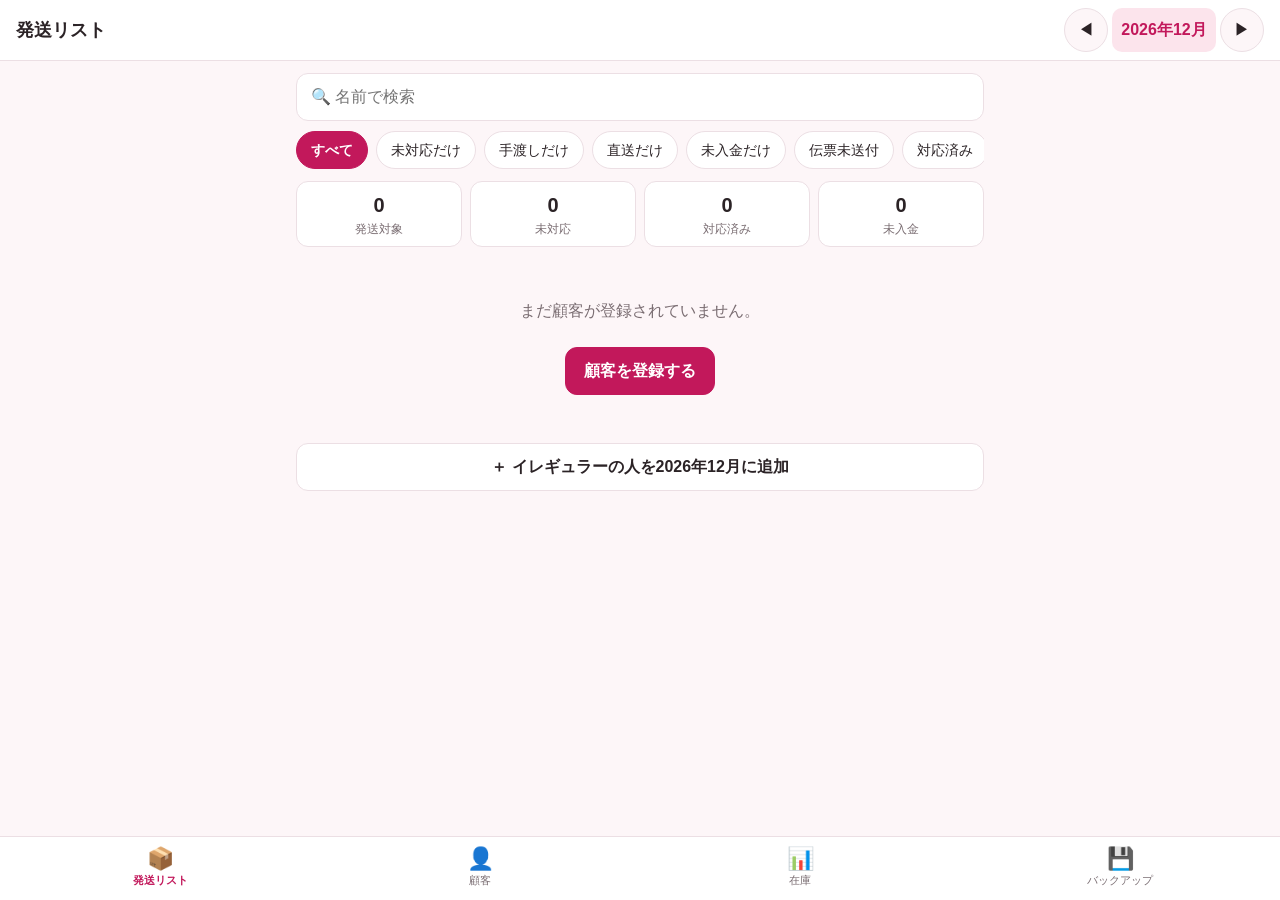
==== index.html @ 7990b096 "Add collagen customer & inventory management PWA - Customer registration (flavor/qty, monthly/bimont" ====
<!doctype html>
<html lang="ja">
<head>
  <meta charset="utf-8">
  <meta name="viewport" content="width=device-width, initial-scale=1, viewport-fit=cover">
  <meta name="theme-color" content="#c2185b">
  <meta name="apple-mobile-web-app-capable" content="yes">
  <meta name="mobile-web-app-capable" content="yes">
  <meta name="apple-mobile-web-app-status-bar-style" content="default">
  <meta name="apple-mobile-web-app-title" content="コラーゲン管理">
  <meta name="robots" content="noindex, nofollow">
  <title>コラーゲン管理</title>
  <link rel="manifest" href="manifest.webmanifest">
  <link rel="icon" href="icons/icon-192.png">
  <link rel="apple-touch-icon" href="icons/apple-touch-icon.png">
  <link rel="stylesheet" href="style.css">
</head>
<body>
  <header class="topbar">
    <h1 id="pageTitle">発送リスト</h1>
    <div class="month-switch" id="monthSwitch">
      <button type="button" class="icon-btn" id="prevMonth" aria-label="前の月">◀</button>
      <button type="button" class="month-label" id="monthLabel" aria-label="今月に戻る"></button>
      <button type="button" class="icon-btn" id="nextMonth" aria-label="次の月">▶</button>
    </div>
  </header>

  <div id="notices"></div>

  <main id="main"></main>

  <nav class="tabbar" id="tabbar">
    <button type="button" data-tab="list" class="active"><span class="ico">📦</span><span>発送リスト</span></button>
    <button type="button" data-tab="customers"><span class="ico">👤</span><span>顧客</span></button>
    <button type="button" data-tab="stock"><span class="ico">📊</span><span>在庫</span></button>
    <button type="button" data-tab="backup"><span class="ico">💾</span><span>バックアップ</span></button>
  </nav>

  <div class="sheet-backdrop" id="sheetBackdrop" hidden></div>
  <section class="sheet" id="sheet" hidden role="dialog" aria-modal="true">
    <div class="sheet-handle"></div>
    <div id="sheetBody"></div>
  </section>

  <div class="toast" id="toast" hidden></div>

  <script src="data.js"></script>
  <script src="app.js"></script>
</body>
</html>
---- style.css ----
/* =============================================================
   style.css … 見た目の設定（スマホ優先）
   ============================================================= */
:root {
  --bg: #fdf6f8;
  --card: #ffffff;
  --text: #2b2326;
  --muted: #7a6d72;
  --line: #ecdfe4;
  --primary: #c2185b;
  --primary-soft: #fce4ec;
  --zakuro: #c62828;
  --zakuro-soft: #ffebee;
  --yuzu: #b28704;
  --yuzu-soft: #fff8e1;
  --ok: #2e7d32;
  --ok-soft: #e8f5e9;
  --warn: #e65100;
  --warn-soft: #fff3e0;
  --danger: #c62828;
  --danger-soft: #ffebee;
  --gray-soft: #eeeeee;
  --tab-h: 64px;
  --radius: 14px;
  color-scheme: light;
}
@media (prefers-color-scheme: dark) {
  :root {
    --bg: #1b1618;
    --card: #262022;
    --text: #f3ecee;
    --muted: #b3a5aa;
    --line: #3b3134;
    --primary: #f06292;
    --primary-soft: #3d2330;
    --zakuro: #ef7070;
    --zakuro-soft: #3b2224;
    --yuzu: #f2c94c;
    --yuzu-soft: #38321c;
    --ok: #81c784;
    --ok-soft: #1f3321;
    --warn: #ffb74d;
    --warn-soft: #3a2a17;
    --danger: #ef7070;
    --danger-soft: #3b2224;
    --gray-soft: #333;
    color-scheme: dark;
  }
}

* { box-sizing: border-box; }
html, body { margin: 0; padding: 0; }
body {
  background: var(--bg);
  color: var(--text);
  font-family: -apple-system, BlinkMacSystemFont, "Hiragino Sans", "Hiragino Kaku Gothic ProN", "Noto Sans JP", "Yu Gothic", sans-serif;
  font-size: 16px;
  line-height: 1.5;
  -webkit-text-size-adjust: 100%;
  padding-bottom: calc(var(--tab-h) + env(safe-area-inset-bottom) + 16px);
}
button, input, select, textarea { font: inherit; color: inherit; }

/* ---------- 上部バー ---------- */
.topbar {
  position: sticky; top: 0; z-index: 10;
  display: flex; align-items: center; justify-content: space-between; gap: 8px;
  padding: calc(env(safe-area-inset-top) + 8px) 16px 8px;
  background: var(--card);
  border-bottom: 1px solid var(--line);
}
.topbar h1 { font-size: 18px; margin: 0; white-space: nowrap; }
.month-switch { display: flex; align-items: center; gap: 4px; }
.month-switch[hidden] { display: none; }
.icon-btn {
  width: 44px; height: 44px; border-radius: 50%;
  border: 1px solid var(--line); background: var(--bg); cursor: pointer;
}
.month-label {
  min-width: 104px; height: 44px; padding: 0 8px; border-radius: 10px;
  border: none; background: var(--primary-soft); color: var(--primary); font-weight: 700; cursor: pointer;
}

main { padding: 12px 16px; max-width: 720px; margin: 0 auto; }
#notices { max-width: 720px; margin: 0 auto; padding: 0 16px; }

/* ---------- 下部タブ ---------- */
.tabbar {
  position: fixed; left: 0; right: 0; bottom: 0; z-index: 20;
  display: grid; grid-template-columns: repeat(4, 1fr);
  height: calc(var(--tab-h) + env(safe-area-inset-bottom));
  padding-bottom: env(safe-area-inset-bottom);
  background: var(--card); border-top: 1px solid var(--line);
}
.tabbar button {
  border: none; background: none; cursor: pointer;
  display: flex; flex-direction: column; align-items: center; justify-content: center; gap: 2px;
  font-size: 11px; color: var(--muted);
}
.tabbar .ico { font-size: 22px; line-height: 1; }
.tabbar button.active { color: var(--primary); font-weight: 700; }

/* ---------- お知らせ ---------- */
.notice {
  margin-top: 12px; padding: 12px 14px; border-radius: var(--radius);
  display: flex; gap: 10px; align-items: flex-start; font-size: 14px;
}
.notice.warn { background: var(--warn-soft); color: var(--warn); }
.notice.danger { background: var(--danger-soft); color: var(--danger); }
.notice b { display: block; }
.notice .notice-body { flex: 1; }
.notice button { margin-top: 6px; }

/* ---------- 共通部品 ---------- */
.card {
  background: var(--card); border: 1px solid var(--line); border-radius: var(--radius);
  padding: 14px; margin-bottom: 12px;
}
.btn {
  display: inline-flex; align-items: center; justify-content: center; gap: 6px;
  min-height: 48px; padding: 0 18px; border-radius: 12px;
  border: 1px solid var(--line); background: var(--card); cursor: pointer; font-weight: 600;
}
.btn.primary { background: var(--primary); border-color: var(--primary); color: #fff; }
.btn.danger { color: var(--danger); border-color: var(--danger); background: transparent; }
.btn.small { min-height: 36px; padding: 0 12px; font-size: 14px; }
.btn.block { width: 100%; }
.btn-row { display: flex; gap: 8px; flex-wrap: wrap; }
.btn-row .btn { flex: 1; }

.search {
  width: 100%; height: 48px; padding: 0 14px; border-radius: 12px;
  border: 1px solid var(--line); background: var(--card); font-size: 16px;
}
.chips { display: flex; gap: 8px; overflow-x: auto; padding: 10px 0 4px; -webkit-overflow-scrolling: touch; scrollbar-width: none; }
.chips::-webkit-scrollbar { display: none; }
.chip {
  flex: none; height: 38px; padding: 0 14px; border-radius: 19px;
  border: 1px solid var(--line); background: var(--card); cursor: pointer; font-size: 14px; white-space: nowrap;
}
.chip.active { background: var(--primary); border-color: var(--primary); color: #fff; font-weight: 700; }

.summary { display: flex; gap: 8px; margin: 8px 0 12px; }
.summary div {
  flex: 1; text-align: center; background: var(--card); border: 1px solid var(--line);
  border-radius: 12px; padding: 8px 4px; font-size: 12px; color: var(--muted);
}
.summary b { display: block; font-size: 20px; color: var(--text); }

.badge {
  display: inline-block; padding: 1px 8px; border-radius: 999px; font-size: 12px; font-weight: 700;
  background: var(--gray-soft); color: var(--muted); white-space: nowrap;
}
.badge.zakuro { background: var(--zakuro-soft); color: var(--zakuro); }
.badge.yuzu { background: var(--yuzu-soft); color: var(--yuzu); }
.badge.ok { background: var(--ok-soft); color: var(--ok); }
.badge.warn { background: var(--warn-soft); color: var(--warn); }
.badge.danger { background: var(--danger-soft); color: var(--danger); }
.badge.primary { background: var(--primary-soft); color: var(--primary); }

.empty { text-align: center; color: var(--muted); padding: 40px 16px; }
.muted { color: var(--muted); }
.small { font-size: 13px; }
.section-title { font-size: 15px; margin: 20px 0 8px; color: var(--muted); }

/* ---------- 発送カード ---------- */
.ship {
  border-left: 6px solid var(--warn);
}
.ship.done { border-left-color: var(--ok); }
.ship.paused { opacity: .7; }
.ship-head { display: flex; justify-content: space-between; align-items: flex-start; gap: 8px; cursor: pointer; }
.ship-name { font-size: 18px; font-weight: 700; margin: 0; word-break: break-all; }
.ship-meta { display: flex; flex-wrap: wrap; gap: 4px; margin-top: 4px; }
.ship-info { font-size: 13px; color: var(--muted); margin-top: 6px; }
.ship-controls { display: grid; grid-template-columns: 1fr 1fr; gap: 8px; margin-top: 10px; }
.ship-controls label { font-size: 11px; color: var(--muted); }
.edit-link { flex: none; font-size: 13px; color: var(--primary); background: none; border: none; padding: 4px; cursor: pointer; }

select.pill {
  width: 100%; height: 44px; padding: 0 10px; border-radius: 10px;
  border: 1px solid var(--line); background: var(--bg); font-size: 16px; font-weight: 600;
}
select.pill.st-未対応, select.pill.pay-未入金 { background: var(--warn-soft); color: var(--warn); border-color: transparent; }
select.pill.st-発送済み, select.pill.st-手渡し済み, select.pill.pay-入金済み { background: var(--ok-soft); color: var(--ok); border-color: transparent; }

/* ---------- 顧客カード ---------- */
.cust { cursor: pointer; }
.cust-row { display: flex; justify-content: space-between; gap: 8px; align-items: center; }

/* ---------- 在庫 ---------- */
.stock-card h3 { margin: 0 0 8px; display: flex; align-items: center; gap: 8px; }
.stock-grid { display: grid; grid-template-columns: 1fr auto; row-gap: 6px; column-gap: 12px; align-items: center; }
.stock-grid .val { font-weight: 700; text-align: right; font-variant-numeric: tabular-nums; }
.stock-grid .total { font-size: 20px; border-top: 1px solid var(--line); padding-top: 6px; }
.stock-grid input { width: 110px; height: 44px; text-align: right; padding: 0 10px; border-radius: 10px; border: 1px solid var(--line); background: var(--bg); font-size: 16px; }
.arrival { display: flex; justify-content: space-between; align-items: center; gap: 8px; padding: 10px 0; border-bottom: 1px solid var(--line); }
.arrival:last-child { border-bottom: none; }

/* ---------- フォーム ---------- */
.form { display: grid; gap: 14px; }
.field label { display: block; font-size: 13px; font-weight: 700; margin-bottom: 4px; color: var(--muted); }
.field .opt { font-weight: 400; }
.field input[type="text"], .field input[type="tel"], .field input[type="number"], .field input[type="month"],
.field input[type="date"], .field select, .field textarea {
  width: 100%; min-height: 48px; padding: 10px 12px; border-radius: 12px;
  border: 1px solid var(--line); background: var(--bg); font-size: 16px;
}
.field textarea { min-height: 80px; resize: vertical; }
.field .hint { font-size: 12px; color: var(--muted); margin-top: 4px; }
.row2 { display: grid; grid-template-columns: 1fr 1fr; gap: 10px; }
.switch-field { display: flex; align-items: center; justify-content: space-between; gap: 12px; padding: 10px 12px; border-radius: 12px; background: var(--bg); border: 1px solid var(--line); }
.switch-field input { width: 26px; height: 26px; accent-color: var(--primary); }

/* ---------- 下から出るシート ---------- */
.sheet-backdrop { position: fixed; inset: 0; background: rgba(0,0,0,.4); z-index: 30; }
.sheet {
  position: fixed; left: 0; right: 0; bottom: 0; z-index: 31;
  max-height: 92vh; overflow-y: auto; -webkit-overflow-scrolling: touch;
  background: var(--card); border-radius: 20px 20px 0 0;
  padding: 8px 16px calc(16px + env(safe-area-inset-bottom));
  max-width: 720px; margin: 0 auto;
  animation: up .2s ease-out;
}
@keyframes up { from { transform: translateY(40px); opacity: .5; } to { transform: none; opacity: 1; } }
.sheet-handle { width: 40px; height: 5px; border-radius: 3px; background: var(--line); margin: 4px auto 12px; }
.sheet h2 { font-size: 18px; margin: 0 0 12px; }
.sheet-actions { position: sticky; bottom: calc(-16px - env(safe-area-inset-bottom)); background: var(--card); padding: 12px 0 4px; display: flex; gap: 8px; }
.sheet-actions .btn { flex: 1; }

.pick-list button { display: flex; width: 100%; justify-content: space-between; align-items: center; text-align: left; }

/* ---------- トースト ---------- */
.toast {
  position: fixed; left: 50%; transform: translateX(-50%);
  bottom: calc(var(--tab-h) + env(safe-area-inset-bottom) + 16px); z-index: 40;
  background: #333; color: #fff; padding: 10px 18px; border-radius: 24px; font-size: 14px;
  max-width: calc(100% - 32px); text-align: center;
}

[hidden] { display: none !important; }
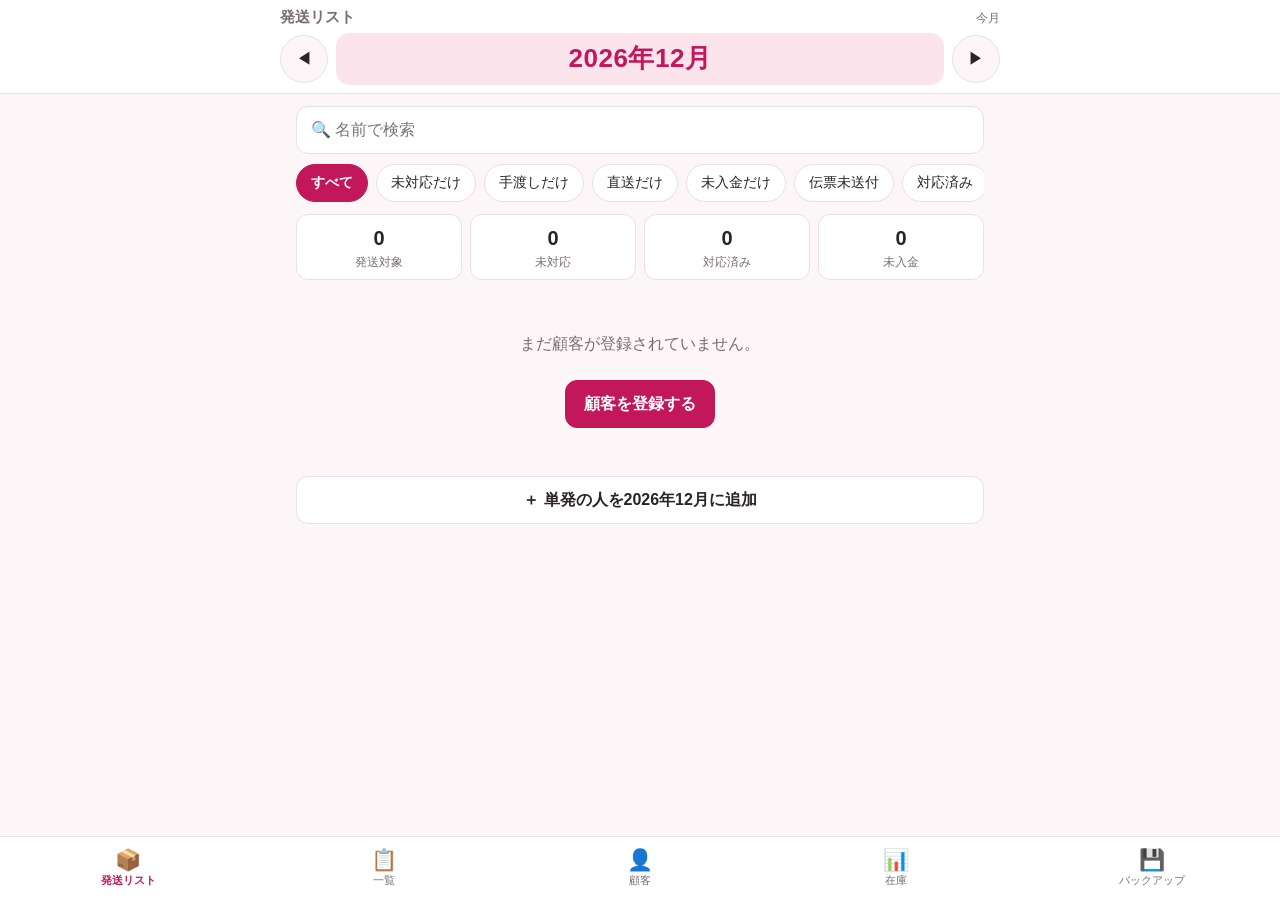
==== commit c3496650: "Support both flavors per customer, add all-records list, enlarge year-month header - Customers and m" ====
--- a/index.html
+++ b/index.html
@@ -17,10 +17,13 @@
 </head>
 <body>
   <header class="topbar">
-    <h1 id="pageTitle">発送リスト</h1>
+    <div class="topbar-row">
+      <h1 id="pageTitle">発送リスト</h1>
+      <span class="month-hint" id="monthHint"></span>
+    </div>
     <div class="month-switch" id="monthSwitch">
       <button type="button" class="icon-btn" id="prevMonth" aria-label="前の月">◀</button>
-      <button type="button" class="month-label" id="monthLabel" aria-label="今月に戻る"></button>
+      <button type="button" class="month-label" id="monthLabel" aria-label="表示中の年月"></button>
       <button type="button" class="icon-btn" id="nextMonth" aria-label="次の月">▶</button>
     </div>
   </header>
@@ -31,6 +34,7 @@
 
   <nav class="tabbar" id="tabbar">
     <button type="button" data-tab="list" class="active"><span class="ico">📦</span><span>発送リスト</span></button>
+    <button type="button" data-tab="all"><span class="ico">📋</span><span>一覧</span></button>
     <button type="button" data-tab="customers"><span class="ico">👤</span><span>顧客</span></button>
     <button type="button" data-tab="stock"><span class="ico">📊</span><span>在庫</span></button>
     <button type="button" data-tab="backup"><span class="ico">💾</span><span>バックアップ</span></button>
--- a/style.css
+++ b/style.css
@@ -61,25 +61,27 @@
 }
 button, input, select, textarea { font: inherit; color: inherit; }
 
-/* ---------- 上部バー ---------- */
+/* ---------- 上部バー（年月を大きく表示） ---------- */
 .topbar {
   position: sticky; top: 0; z-index: 10;
-  display: flex; align-items: center; justify-content: space-between; gap: 8px;
-  padding: calc(env(safe-area-inset-top) + 8px) 16px 8px;
+  padding: calc(env(safe-area-inset-top) + 6px) 16px 8px;
   background: var(--card);
   border-bottom: 1px solid var(--line);
 }
-.topbar h1 { font-size: 18px; margin: 0; white-space: nowrap; }
-.month-switch { display: flex; align-items: center; gap: 4px; }
-.month-switch[hidden] { display: none; }
+.topbar-row { display: flex; align-items: baseline; justify-content: space-between; gap: 8px; max-width: 720px; margin: 0 auto; }
+.topbar h1 { font-size: 15px; margin: 0; color: var(--muted); white-space: nowrap; }
+.month-hint { font-size: 12px; color: var(--muted); }
+.month-switch { display: flex; align-items: center; gap: 8px; margin: 4px auto 0; max-width: 720px; }
 .icon-btn {
-  width: 44px; height: 44px; border-radius: 50%;
-  border: 1px solid var(--line); background: var(--bg); cursor: pointer;
+  flex: none; width: 48px; height: 48px; border-radius: 50%;
+  border: 1px solid var(--line); background: var(--bg); cursor: pointer; font-size: 16px;
 }
 .month-label {
-  min-width: 104px; height: 44px; padding: 0 8px; border-radius: 10px;
-  border: none; background: var(--primary-soft); color: var(--primary); font-weight: 700; cursor: pointer;
-}
+  flex: 1; height: 52px; padding: 0 8px; border-radius: 14px;
+  border: none; background: var(--primary-soft); color: var(--primary);
+  font-size: 26px; font-weight: 800; letter-spacing: .02em; cursor: pointer;
+}
+.month-label.other { background: var(--warn-soft); color: var(--warn); }
 
 main { padding: 12px 16px; max-width: 720px; margin: 0 auto; }
 #notices { max-width: 720px; margin: 0 auto; padding: 0 16px; }
@@ -87,7 +89,7 @@
 /* ---------- 下部タブ ---------- */
 .tabbar {
   position: fixed; left: 0; right: 0; bottom: 0; z-index: 20;
-  display: grid; grid-template-columns: repeat(4, 1fr);
+  display: grid; grid-template-columns: repeat(5, 1fr);
   height: calc(var(--tab-h) + env(safe-area-inset-bottom));
   padding-bottom: env(safe-area-inset-bottom);
   background: var(--card); border-top: 1px solid var(--line);
@@ -97,7 +99,7 @@
   display: flex; flex-direction: column; align-items: center; justify-content: center; gap: 2px;
   font-size: 11px; color: var(--muted);
 }
-.tabbar .ico { font-size: 22px; line-height: 1; }
+.tabbar .ico { font-size: 21px; line-height: 1; }
 .tabbar button.active { color: var(--primary); font-weight: 700; }
 
 /* ---------- お知らせ ---------- */
@@ -197,6 +199,28 @@
 .arrival { display: flex; justify-content: space-between; align-items: center; gap: 8px; padding: 10px 0; border-bottom: 1px solid var(--line); }
 .arrival:last-child { border-bottom: none; }
 
+/* ---------- 全記録の一覧 ---------- */
+.ym-head {
+  display: flex; align-items: baseline; justify-content: space-between; gap: 8px; flex-wrap: wrap;
+  font-size: 22px; margin: 20px 0 8px; padding-bottom: 4px; border-bottom: 3px solid var(--primary);
+}
+.ym-head span { font-size: 13px; font-weight: 400; color: var(--muted); }
+.table-wrap {
+  overflow-x: auto; -webkit-overflow-scrolling: touch;
+  background: var(--card); border: 1px solid var(--line); border-radius: var(--radius);
+}
+.rec-table { border-collapse: separate; border-spacing: 0; width: max-content; min-width: 100%; font-size: 14px; }
+.rec-table th, .rec-table td { padding: 10px 8px; border-bottom: 1px solid var(--line); text-align: left; white-space: nowrap; background: var(--card); }
+.rec-table th { font-size: 12px; color: var(--muted); font-weight: 700; }
+.rec-table tbody tr { cursor: pointer; }
+.rec-table tbody tr:last-child td { border-bottom: none; }
+.rec-table tbody tr:active td { background: var(--primary-soft); }
+.rec-table .num { text-align: center; font-weight: 700; font-variant-numeric: tabular-nums; }
+.rec-table .sticky { position: sticky; z-index: 1; }
+.rec-table .sticky.ym { left: 0; width: 60px; min-width: 60px; font-size: 12px; line-height: 1.3; color: var(--muted); }
+.rec-table .sticky.name { left: 60px; min-width: 6.5em; max-width: 9em; white-space: normal; word-break: break-all; font-weight: 700; border-right: 1px solid var(--line); }
+.sheet-ym { margin: 0; font-size: 20px; font-weight: 800; color: var(--primary); }
+
 /* ---------- フォーム ---------- */
 .form { display: grid; gap: 14px; }
 .field label { display: block; font-size: 13px; font-weight: 700; margin-bottom: 4px; color: var(--muted); }
